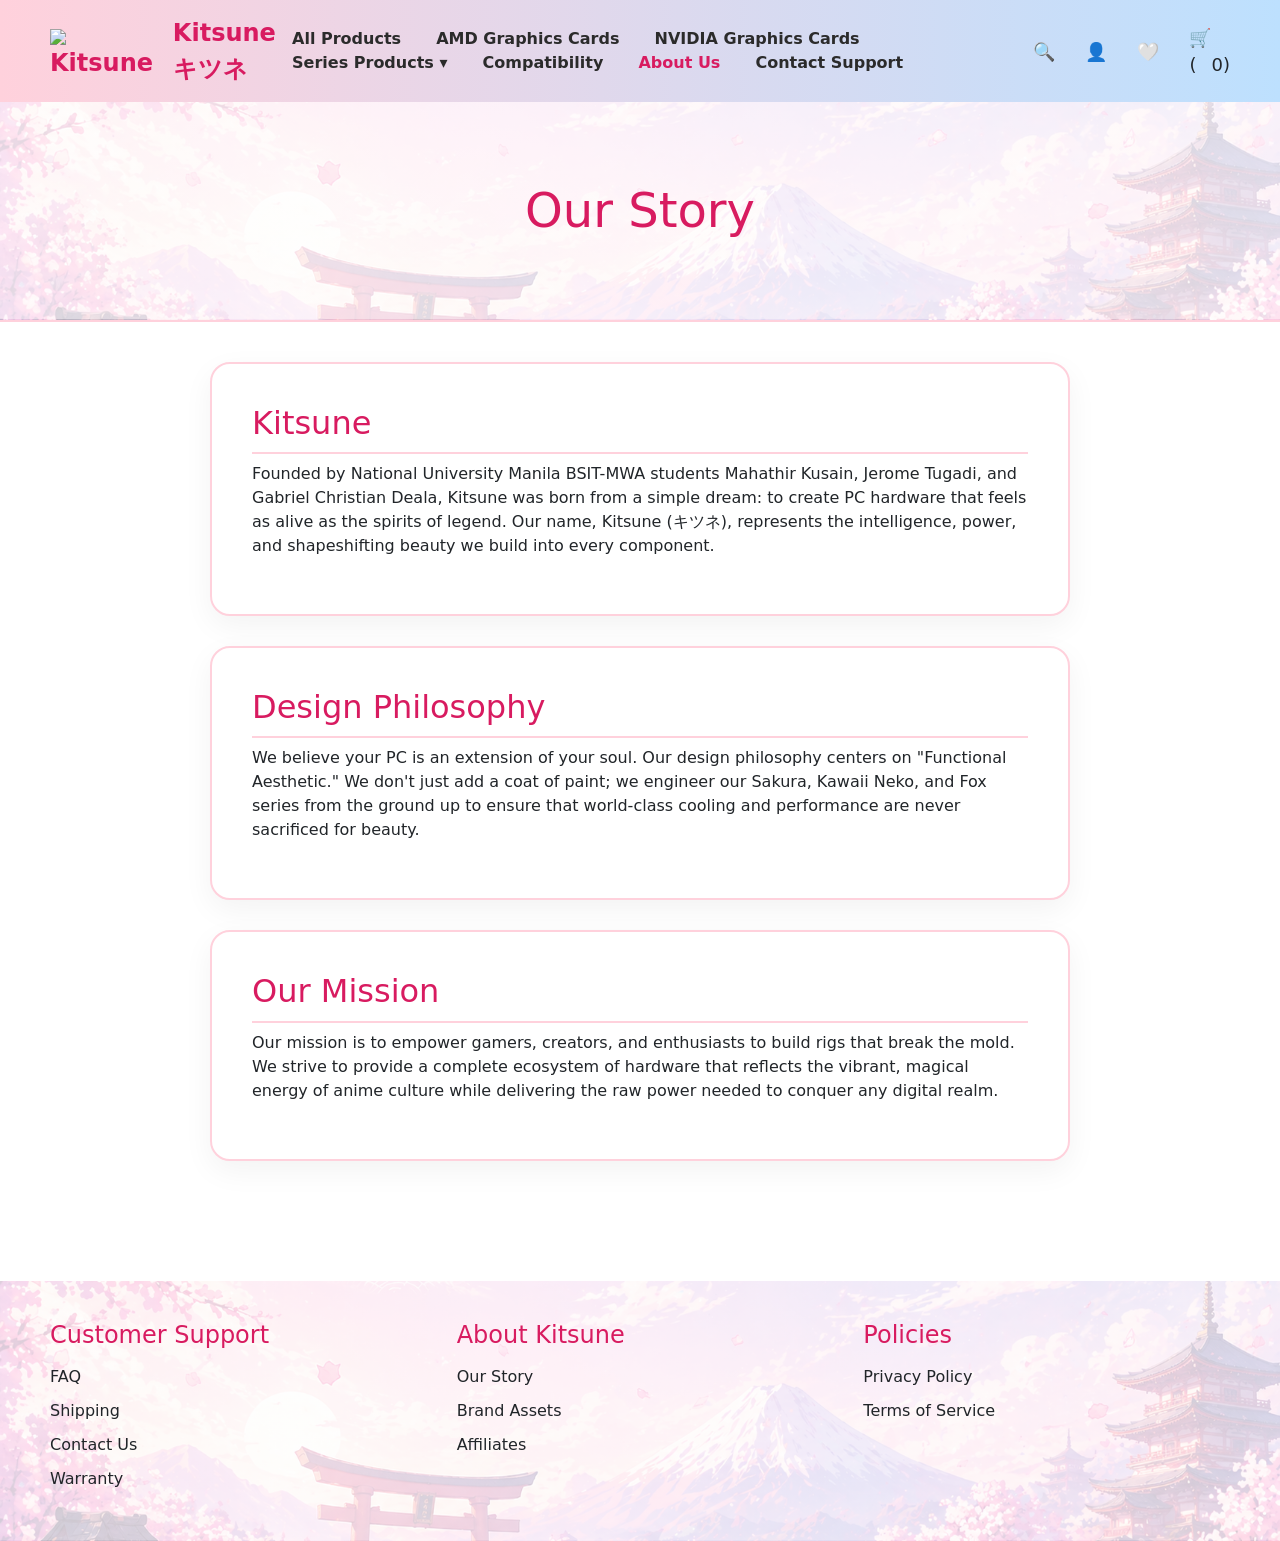
==== about-us.html @ 5ec56c3e "LAHAT" ====
<!DOCTYPE html>
<html lang="en">
<head>
    <meta charset="UTF-8">
    <meta name="viewport" content="width=device-width, initial-scale=1.0">
    <title>About Us - Kitsune Official Store</title>
    <link rel="stylesheet" href="styles.css">
    <link href="https://cdn.jsdelivr.net/npm/bootstrap@5.3.3/dist/css/bootstrap.min.css" rel="stylesheet">
</head>
<body>
    
    <script src="https://cdn.jsdelivr.net/npm/bootstrap@5.3.3/dist/js/bootstrap.bundle.min.js"></script>
    <div class="sakura-container"></div>

    <header>
        <a href="index.html" class="logo">
            <img src="Media/logo.png" class="brand-logo" alt="Kitsune Logo"> Kitsuneキツネ
        </a>
        <nav>
            <a href="catalog.html">All Products</a>
            <a href="amd.html">AMD Graphics Cards</a>
            <a href="nvidia.html">NVIDIA Graphics Cards</a>
            
            <div class="dropdown">
                <a class="dropbtn">Series Products ▾</a>
                <div class="dropdown-content">
                    <a href="kitsune-fox-series.html">🦊 Kitsune Fox</a>
                    <a href="sakura-series.html">🌸 Sakura Blossom</a>
                    <a href="kawaii-neko-series.html">🐾 Kawaii Neko</a>
                </div>
            </div>

            <a href="compatibility.html">Compatibility</a> 
            <a href="about-us.html" style="color: #d81b60;">About Us</a>
            <a href="contact-support.html">Contact Support</a>
        </nav>

        <div class="nav-icons">
            <div class="search-container" style="display: flex; align-items: center;">
                <input type="text" id="search-bar" placeholder="Search Kitsune..." 
                       style="width: 0; padding: 0; border: none; border-bottom: 2px solid var(--pastel-pink); 
                              transition: width 0.3s ease; outline: none; background: transparent;">
                <span onclick="toggleSearch()" title="Search">🔍</span>
            </div>
            <a href="account.html" style="text-decoration: none; color: inherit;"><span title="Account">👤</span></a>
            <a href="wishlist.html" style="text-decoration: none; color: inherit;"><span title="Wishlist">🤍</span></a>
            <span onclick="toggleCart()" title="View Cart">🛒(<span id="cart-count-nav">0</span>)</span>
        </div>
    </header>

    <div class="page-header about-header">
        <h1>Our Story</h1>
    </div>

    <main class="layout-about">
        <div class="content-section">
            <h2>Kitsune</h2>
            <p>Founded by National University Manila BSIT-MWA students Mahathir Kusain, Jerome Tugadi, and Gabriel Christian Deala, Kitsune was born from a simple dream: to create PC hardware that feels as alive as the spirits of legend. Our name, Kitsune (キツネ), represents the intelligence, power, and shapeshifting beauty we build into every component.</p>
        </div>

        <div class="content-section">
            <h2>Design Philosophy</h2>
            <p>We believe your PC is an extension of your soul. Our design philosophy centers on "Functional Aesthetic." We don't just add a coat of paint; we engineer our Sakura, Kawaii Neko, and Fox series from the ground up to ensure that world-class cooling and performance are never sacrificed for beauty.</p>
        </div>

        <div class="content-section">
            <h2>Our Mission</h2>
            <p>Our mission is to empower gamers, creators, and enthusiasts to build rigs that break the mold. We strive to provide a complete ecosystem of hardware that reflects the vibrant, magical energy of anime culture while delivering the raw power needed to conquer any digital realm.</p>
        </div>
    </main>
    
    <div id="cartSidebar" style="position: fixed; top: 0; right: -350px; width: 300px; height: 100%; 
         background: white; box-shadow: -5px 0 15px rgba(0,0,0,0.1); z-index: 1001; 
         transition: right 0.3s ease; padding: 25px; display: flex; flex-direction: column; box-sizing: border-box;">
        
        <div style="display: flex; justify-content: space-between; align-items: center; 
                    border-bottom: 2px solid var(--pastel-pink); padding-bottom: 15px;">
            <h3 style="margin: 0; color: #d81b60;">Your Pack</h3>
            <span onclick="toggleCart()" style="font-size: 24px; cursor: pointer;">&times;</span>
        </div>

        <div id="cartItems" style="flex-grow: 1; padding: 20px 0; color: #666; text-align: center;">
            <p>The pack is empty. Time to hunt for parts!</p>
        </div>

        <div style="border-top: 2px solid #eee; padding-top: 15px;">
            <p style="display: flex; justify-content: space-between; font-weight: bold;">
                Total: <span>$0.00</span>
            </p>
            <button style="width: 100%; padding: 15px; background: var(--btn-pink); border: none; border-radius: 30px; color: white; font-weight: bold; cursor: pointer;">CHECKOUT</button>
        </div>
    </div>

    <footer>
    <div class="footer-col">
        <h4>Customer Support</h4>
        <ul>
            <li>FAQ</li>
            <li>Shipping</li>
            <li>Contact Us</li>
            <li>Warranty</li>
        </ul>
    </div>
    <div class="footer-col">
        <h4>About Kitsune</h4>
        <ul>
            <li>Our Story</li>
            <li>Brand Assets</li>
            <li>Affiliates</li>
        </ul>
    </div>
    <div class="footer-col">
        <h4>Policies</h4>
        <ul>
            <li>Privacy Policy</li>
            <li>Terms of Service</li>
        </ul>
    </div>
</footer>

    <script>
        const container = document.querySelector('.sakura-container');
        for (let i = 0; i < 25; i++) {
            let petal = document.createElement('div');
            petal.classList.add('sakura');
            petal.style.left = Math.random() * 100 + 'vw';
            let size = Math.random() * 10 + 10;
            petal.style.width = size + 'px';
            petal.style.height = size + 'px';
            petal.style.animationDuration = (Math.random() * 5 + 5) + 's';
            petal.style.animationDelay = Math.random() * 5 + 's';
            container.appendChild(petal);
        }


        function toggleSearch() {
            const input = document.getElementById('search-bar');
            if (input.style.width === '0px' || input.style.width === '') {
                input.style.width = '180px';
                input.style.padding = '5px 10px';
                input.focus();
            } else {
                input.style.width = '0px';
                input.style.padding = '0';
            }
        }

        function toggleCart() {
            const cart = document.getElementById('cartSidebar');
            cart.style.right = (cart.style.right === '0px') ? '-350px' : '0px';
        }
        
        window.addEventListener('DOMContentLoaded', () => {
            document.querySelectorAll('.btn-add').forEach(button => {
                if(button.hasAttribute('data-cart-active')) return;
                button.setAttribute('data-cart-active', 'true');
                
                button.addEventListener('click', function() {
                    const card = this.closest('.product-card');
                    const name = card.querySelector('.product-title').innerText;
                    const priceText = card.querySelector('.product-price').innerText;
                    const price = parseFloat(priceText.replace(/[$,]/g, '')); 
                    const img = card.querySelector('.product-img img').getAttribute('src');
                    
                    addToCart(name, price, img);
                });
            });
            
            updateCartUI();
        });
        
        function addToCart(name, price, img) {
            let cart = JSON.parse(localStorage.getItem('kitsune_cart')) || [];
            
            let existingItem = cart.find(item => item.name === name);
            
            if (existingItem) {
                existingItem.quantity += 1; 
            } else {
                cart.push({ name, price, img, quantity: 1 }); 
            }

            localStorage.setItem('kitsune_cart', JSON.stringify(cart));
            
            updateCartUI();
            
            const cartSidebar = document.getElementById('cartSidebar');
            if (cartSidebar) {
                cartSidebar.style.right = '0px';
            }
        }
        
        function updateCartUI() {
            let cart = JSON.parse(localStorage.getItem('kitsune_cart')) || [];
            const cartItemsContainer = document.getElementById('cartItems');
            const cartCountNav = document.getElementById('cart-count-nav');
            
            const totalSpan = document.querySelector('#cartSidebar div[style*="border-top"] span');
            
            let totalItems = 0;
            let totalPrice = 0;
            
            if (cart.length === 0) {
                cartItemsContainer.innerHTML = '<p style="margin-top: 50px;">The pack is empty. Time to hunt for parts!</p>';
                cartItemsContainer.style.overflowY = 'visible';
            } else {
                cartItemsContainer.innerHTML = ''; 
                cartItemsContainer.style.overflowY = 'auto'; 
                cartItemsContainer.style.overflowX = 'hidden';
                
                cart.forEach((item, index) => {
                    totalItems += item.quantity;
                    totalPrice += (item.price * item.quantity);
                    
                    cartItemsContainer.innerHTML += `
                    <div style="display: flex; align-items: center; gap: 15px; margin-bottom: 20px; text-align: left; border-bottom: 1px solid #eee; padding-bottom: 15px;">
                        <img src="${item.img}" style="width: 60px; height: 60px; object-fit: contain; background: #f5f5f5; border-radius: 8px; flex-shrink: 0;">
                        <div style="flex-grow: 1;">
                            <div style="font-size: 12px; font-weight: bold; color: var(--dark-text); line-height: 1.3; margin-bottom: 5px;">${item.name}</div>
                            <div style="color: #d81b60; font-weight: bold; font-size: 14px;">$${item.price.toLocaleString(undefined, {minimumFractionDigits: 2, maximumFractionDigits: 2})}</div>
                            </div>
                    
                            <!-- Plus/Minus Quantity Buttons -->
                            <div style="display: flex; flex-direction: column; align-items: center; flex-shrink: 0;">
                                <div style="display: flex; align-items: center; border: 1px solid #ddd; border-radius: 15px; overflow: hidden;">
                                    <button onclick="changeCartQty(${index}, -1)" style="border: none; background: #f9f9f9; cursor: pointer; padding: 4px 10px; font-weight: bold; color: #666; transition: background 0.2s;">-</button>
                                    <span style="font-size: 13px; font-weight: bold; padding: 0 5px; width: 15px; text-align: center;">${item.quantity}</span>
                                    <button onclick="changeCartQty(${index}, 1)" style="border: none; background: #f9f9f9; cursor: pointer; padding: 4px 10px; font-weight: bold; color: #666; transition: background 0.2s;">+</button>
                                    </div>
                                </div>
                            </div>
                        </div>
                    `;
                });
            }
            
            if (cartCountNav) cartCountNav.innerText = totalItems;
            if (totalSpan) totalSpan.innerText = '$' + totalPrice.toLocaleString(undefined, {minimumFractionDigits: 2, maximumFractionDigits: 2});
        }
        
        function changeCartQty(index, amount) {
            let cart = JSON.parse(localStorage.getItem('kitsune_cart')) || [];
            cart[index].quantity += amount;
            
            if (cart[index].quantity <= 0) {
                cart.splice(index, 1);
            }
            
            localStorage.setItem('kitsune_cart', JSON.stringify(cart));
            updateCartUI();
        }
    </script>
</body>
</html>
---- styles.css ----
/* --- 1. CSS Variables --- */
:root {
    --pastel-pink: #ffd1dc;
    --pastel-blue: #bde0fe;
    --dark-text: #2b2b2b;
    --card-bg: #ffffff;
    --btn-pink: #ffb6c1;
    --btn-blue: #a2d2ff;
    --kitsune-orange: #ffd1dc; 
    --success-green: #4caf50;
    --error-red: #f44336;
}

body { 
    font-family: 'Segoe UI', Tahoma, Geneva, Verdana, sans-serif; 
    margin: 0; 
    padding: 0; 
    background-color: #fafafa; 
    color: var(--dark-text); 
    line-height: 1.6; 
    scrollbar-gutter: stable; 
    
    display: flex;
    flex-direction: column;
    min-height: 100vh;
}

.sakura-container { 
    position: fixed; 
    top: 0; 
    left: 0; 
    width: 100%; 
    height: 100%; 
    pointer-events: none; 
    z-index: 999; 
    overflow: hidden; 
}

.sakura { 
    position: absolute; 
    top: -50px; 
    width: 15px; 
    height: 15px; 
    background: radial-gradient(circle, #ffc0cb 40%, #ff69b4 100%); 
    border-radius: 50% 50% 50% 0; 
    opacity: 0.8; 
    animation: fall linear infinite; 
}

@keyframes fall { 
    0% { transform: translateY(-50px) translateX(0) rotate(0deg); } 
    50% { transform: translateY(50vh) translateX(-50px) rotate(180deg); } 
    100% { transform: translateY(110vh) translateX(50px) rotate(360deg); } 
}

header { 
    display: flex; 
    justify-content: space-between; 
    align-items: center; 
    padding: 15px 50px; 
    background: linear-gradient(90deg, var(--pastel-pink), var(--pastel-blue)); 
    box-shadow: 0 2px 10px rgba(0,0,0,0.05); 
}

.logo { 
    display: flex; 
    align-items: center; 
    font-size: 24px; 
    font-weight: bold; 
    color: #d81b60; 
    text-decoration: none; 
    gap: 10px; 
}

.brand-logo { 
    height: 45px; 
    width: auto; 
    object-fit: contain; 
}

nav a { 
    margin: 0 15px; 
    text-decoration: none; 
    color: var(--dark-text); 
    font-weight: 600; 
    transition: color 0.3s; 
}

nav a:hover { 
    color: #d81b60; 
}

.nav-icons { 
    display: flex; 
    align-items: center; 
    gap: 15px; 
}

.nav-icons span { 
    cursor: pointer; 
    font-size: 18px; 
    margin-left: 15px; 
}

.dropdown { 
    position: relative; 
    display: inline-block; 
    margin: 0 15px; 
}

.dropdown .dropbtn { 
    text-decoration: none; 
    color: var(--dark-text); 
    font-weight: 600; 
    margin: 0; 
    cursor: pointer; 
}

.dropdown-content {
    display: none; 
    position: absolute; 
    background-color: var(--card-bg);
    min-width: 180px; 
    box-shadow: 0px 8px 16px 0px rgba(0,0,0,0.1);
    z-index: 10; 
    border-radius: 8px; 
    border: 1px solid var(--pastel-pink);
    top: 100%; 
    left: 0; 
    overflow: hidden;
}

.dropdown-content a { 
    color: var(--dark-text); 
    padding: 12px 16px; 
    text-decoration: none; 
    display: block; 
    margin: 0; 
    font-weight: 500; 
    transition: background-color 0.2s ease; 
}

.dropdown-content a:hover { 
    background-color: var(--pastel-pink); 
    color: #d81b60; 
}

.dropdown:hover .dropdown-content { 
    display: block; 
}

.page-header { 
    background: linear-gradient(rgba(255, 255, 255, 0.8), rgba(255, 255, 255, 0.8)), url("Media/bg-kitsune.jpg"); 
    background-position: center; 
    background-size: cover; 
    padding: 60px 50px; 
    text-align: center; 
    border-bottom: 2px solid var(--pastel-pink); 
}

.page-header h1 { 
    font-size: 42px; 
    color: #d81b60; 
    margin: 0; 
}

.page-header p { 
    font-size: 18px; 
    color: #666; 
    margin-top: 10px; 
}

.page-header.about-header { 
    padding: 80px 50px; 
}

.page-header.about-header h1 { 
    font-size: 48px; 
}

main { 
    padding: 40px 50px; 
    
    flex-grow: 1;
}

main.layout-about { 
    max-width: 900px; 
    margin: 40px auto; 
    padding: 0 20px; 
}

main.layout-contact { 
    max-width: 1100px; 
    margin: 40px auto; 
    padding: 0 20px; 
    display: grid; 
    grid-template-columns: 1fr 1fr; 
    gap: 40px; 
}

main.layout-compat { 
    padding: 40px 50px 300px 50px; 
    display: flex; 
    justify-content: center; 
}

footer{
    background:
    linear-gradient(
    rgba(255,255,255,.75),
    rgba(255,255,255,.75)),
    url("Media/bg-kitsune.jpg");

    background-size:cover;
    background-position:center;
    background-repeat:no-repeat;

    width:100%;

    padding:40px 50px;

    margin-top:50px;

    display:grid;

    grid-template-columns:
    repeat(auto-fit,minmax(180px,1fr));

    gap:40px;

    box-sizing:border-box;

    overflow:hidden;
}

footer.no-margin{
    margin-top:0;
}

footer.col-3{
    grid-template-columns:
    repeat(3,1fr);
}

.footer-col{
    min-width:0;
}

.footer-col h4{
    margin-bottom:15px;
    color:#d81b60;
}

.footer-col ul{
    list-style:none;
    padding:0;
    margin:0;
}

.footer-col ul li{
    margin-bottom:10px;
    cursor:pointer;
}

.footer-col ul li:hover{
    color:#d81b60;
}

.hero {
    background: linear-gradient(rgba(255,255,255,0.6), rgba(255,255,255,0.6)), url("Media/bg-kitsune.jpg");
    background-size: cover; 
    background-position: right center; 
    background-repeat: no-repeat;
    height: 400px; 
    display: flex; 
    align-items: center; 
    padding: 0 50px; 
    position: relative; 
    overflow: hidden;
}

.hero-content { max-width: 500px; z-index: 2; }
.hero h1 { font-size: 48px; margin-bottom: 10px; }
.hero p { font-size: 20px; margin-bottom: 20px; }

.btn-main {
    background-color: #ab47bc; 
    color: white; 
    padding: 12px 24px; 
    border: none;
    border-radius: 25px; 
    font-size: 16px; 
    font-weight: bold; 
    cursor: pointer;
    text-decoration: none; 
    box-shadow: 0 4px 6px rgba(0,0,0,0.1);
}

.hero-mascot { 
    position: absolute; 
    right: 10%; 
    top: 50%; 
    transform: translateY(-50%); 
    width: 500px; 
    z-index: 5; 
}

.hero-mascot img { 
    width: 100%; 
    height: auto; 
    display: block; 
    object-fit: contain; 
}

h2.section-title { 
    text-transform: uppercase; 
    letter-spacing: 1px; 
    margin-bottom: 20px; 
    display: flex; 
    align-items: center; 
    gap: 10px; 
}

.builds-grid { 
    display: grid; 
    grid-template-columns: repeat(2, 1fr); 
    gap: 30px; 
    margin-bottom: 60px; 
}

.build-card {
    background: var(--card-bg); 
    border: 2px solid var(--pastel-blue); 
    border-radius: 15px;
    padding: 20px; 
    display: flex; 
    align-items: center; 
    gap: 20px; 
    transition: transform 0.3s ease;
}

.build-card:hover { 
    transform: translateY(-5px); 
    box-shadow: 0 10px 20px rgba(0,0,0,0.05); 
}

.build-img {
    width: 200px; 
    height: 200px; 
    background-color: #f5f5f5; 
    border-radius: 10px;
    display: flex; 
    align-items: center; 
    justify-content: center; 
    padding: 10px; 
    flex-shrink: 0; 
    overflow: hidden;
}

.build-img img { 
    max-width: 100%; 
    max-height: 100%; 
    object-fit: contain; 
    display: block; 
}

.build-details { 
    display: flex; 
    flex-direction: column; 
    justify-content: center; 
    text-align: left; 
    width: 100%; 
}

.build-details h3 { margin: 0 0 5px 0; color: var(--dark-text); }
.build-specs { font-size: 14px; color: #666; margin-bottom: 15px; }

.btn-outline {
    display: inline-block; 
    padding: 8px 15px; 
    border: 2px solid var(--btn-pink); 
    color: #d81b60;
    text-decoration: none; 
    font-weight: bold; 
    border-radius: 20px; 
    text-align: center; 
    transition: all 0.3s ease; 
    width: fit-content; 
    font-size: 13px;
}

.btn-outline:hover { 
    background-color: var(--btn-pink); 
    color: white; 
}

.btn-outline-dark {
    display: inline-block; 
    padding: 8px 15px; 
    border: 2px solid #4a4e69; 
    color: #4a4e69;
    text-decoration: none; 
    font-weight: bold; 
    border-radius: 20px; 
    text-align: center; 
    transition: all 0.3s ease; 
    width: fit-content; 
    font-size: 13px;
}

.btn-outline-dark:hover { 
    background-color: #4a4e69; 
    color: white; 
}

.brand-intro {
    background: linear-gradient(135deg, #ffffff, #fce4ec); 
    border-radius: 20px; 
    padding: 40px 50px;
    display: flex; 
    align-items: center; 
    justify-content: space-between; 
    margin-top: 20px; 
    border: 1px solid var(--pastel-pink);
}

.intro-text { max-width: 60%; }
.intro-text h2 { color: #d81b60; margin-top: 0; font-size: 32px; }
.intro-text p { font-size: 16px; line-height: 1.6; margin-bottom: 15px; color: #444; }

.intro-graphic {
    font-size: 100px; 
    background: white; 
    width: 150px; 
    height: 150px; 
    border-radius: 50%;
    display: flex; 
    align-items: center; 
    justify-content: center; 
    box-shadow: 0 10px 20px rgba(216, 27, 96, 0.15);
}

.intro-graphic img { 
    width: 80%; 
    height: auto; 
    object-fit: contain; 
    border-radius: 50%; 
}

.newsletter input { 
    padding: 10px; 
    border: 1px solid #ccc; 
    border-radius: 5px 0 0 5px; 
    outline: none; 
    width: calc(100% - 50px); 
}

.newsletter button { 
    padding: 10px; 
    background: #ab47bc; 
    color: white; 
    border: none; 
    border-radius: 0 5px 5px 0; 
    cursor: pointer; 
}

.toolbar { 
    display: flex; 
    justify-content: space-between; 
    align-items: center; 
    margin-bottom: 20px; 
    padding: 10px 0; 
    border-bottom: 2px solid #eee; 
}

.product-count { color: #666; font-weight: bold; }
.sorting label { font-weight: bold; color: var(--dark-text); margin-right: 10px; }

.sorting select {
    padding: 8px 15px; 
    border: 2px solid var(--pastel-pink); 
    border-radius: 20px;
    background-color: white; 
    color: var(--dark-text); 
    font-family: inherit; 
    font-weight: 600; 
    outline: none; 
    cursor: pointer; 
    transition: border-color 0.3s;
}

.sorting select:hover { border-color: #d81b60; }

.product-grid { 
    display: grid; 
    grid-template-columns: repeat(4, 1fr); 
    gap: 20px; 
    margin-bottom: 20px; 
}

.product-grid.index-grid { 
    margin-bottom: 50px; 
} 

.product-card {
    background: var(--card-bg); 
    border: 2px solid var(--pastel-pink); 
    border-radius: 15px;
    padding: 20px; 
    text-align: center; 
    transition: transform 0.3s ease; 
    display: flex; 
    flex-direction: column; 
    align-items: center;
}

.product-card:hover { 
    transform: translateY(-5px); 
    box-shadow: 0 10px 20px rgba(0,0,0,0.05); 
}

.product-img {
    width: 100%; 
    height: 180px; 
    background-color: #f5f5f5; 
    border-radius: 10px; 
    margin-bottom: 15px;
    display: flex; 
    align-items: center; 
    justify-content: center; 
    overflow: hidden; 
    padding: 10px; 
    box-sizing: border-box;
}

.product-img img { 
    max-width: 100%; 
    max-height: 100%; 
    object-fit: contain; 
    display: block; 
}

.product-title { 
    font-size: 14px; 
    font-weight: bold; 
    margin-bottom: 5px; 
    min-height: 40px; 
    flex-grow: 1; 
}

.product-price { 
    font-size: 18px; 
    color: #d81b60; 
    font-weight: bold; 
    margin-bottom: 15px; 
}

.btn-add {
    background-color: var(--btn-pink); 
    color: white; 
    border: none; 
    padding: 8px 15px;
    border-radius: 20px; 
    cursor: pointer; 
    font-weight: bold; 
    width: 100%; 
    transition: background-color 0.3s;
}

.btn-add:hover { background-color: var(--btn-blue); }

.btn-fox { 
    background-color: var(--btn-pink); 
    border-color: var(--btn-pink); 
}

.btn-fox:hover { 
    background-color: #ffd1dc; 
}

.content-section {
    background: white; 
    padding: 40px; 
    border-radius: 20px; 
    border: 2px solid var(--pastel-pink);
    margin-bottom: 30px; 
    box-shadow: 0 10px 30px rgba(0,0,0,0.05);
}

.content-section h2 { 
    color: #d81b60; 
    border-bottom: 2px solid var(--pastel-pink); 
    padding-bottom: 10px; 
    margin-top: 0; 
}

.form-section { 
    background: white; 
    padding: 30px; 
    border-radius: 20px; 
    border: 2px solid var(--pastel-pink); 
    box-shadow: 0 10px 30px rgba(0,0,0,0.05); 
}

.form-group { margin-bottom: 20px; }
.form-group label { display: block; margin-bottom: 8px; font-weight: bold; }

.form-group input, 
.form-group textarea, 
.form-group select {
    width: 100%; 
    padding: 12px; 
    border-radius: 10px; 
    border: 2px solid #eee; 
    font-family: inherit; 
    box-sizing: border-box;
}

.btn-submit {
    width: 100%; 
    padding: 15px; 
    background-color: var(--btn-pink); 
    color: white; 
    border: none;
    border-radius: 30px; 
    font-size: 16px; 
    font-weight: bold; 
    cursor: pointer; 
    transition: background-color 0.3s;
}

.btn-submit:hover { background-color: var(--btn-blue); }

.faq-section h2 { color: #d81b60; margin-top: 0; }
.faq-item { 
    margin-bottom: 20px; 
    background: #fff; 
    padding: 15px; 
    border-radius: 10px; 
    border-left: 5px solid var(--pastel-blue); 
}

.faq-item h3 { margin-top: 0; font-size: 16px; color: #333; }
.faq-item p { margin-bottom: 0; font-size: 14px; color: #666; }

.builder-container {
    background: white; 
    padding: 30px; 
    border-radius: 20px; 
    border: 2px solid var(--pastel-pink);
    width: 100%; 
    max-width: 800px; 
    box-shadow: 0 10px 30px rgba(0,0,0,0.05);
    margin: 0 auto; 
}

.selection-row { 
    display: flex; 
    align-items: center; 
    margin-bottom: 20px; 
    gap: 20px; 
}

.selection-label { width: 150px; font-weight: bold; color: #555; }

.selection-row select {
    flex-grow: 1; 
    padding: 12px; 
    border-radius: 10px; 
    border: 2px solid #eee;
    font-family: inherit; 
    font-size: 16px; 
    outline: none; 
    cursor: pointer; 
    transition: border-color 0.3s;
}

.selection-row select:focus { border-color: var(--pastel-blue); }

.status-box { 
    margin-top: 30px; 
    padding: 20px; 
    border-radius: 15px; 
    text-align: center; 
    font-weight: bold; 
    display: none; 
}

.status-box.success { 
    display: block; 
    background-color: #e8f5e9; 
    color: var(--success-green); 
    border: 2px solid var(--success-green); 
}

.status-box.error { 
    display: block; 
    background-color: #ffebee; 
    color: var(--error-red); 
    border: 2px solid var(--error-red); 
}

.btn-check {
    width: 100%; 
    padding: 15px; 
    background-color: var(--btn-pink); 
    color: white; 
    border: none;
    border-radius: 30px; 
    font-size: 18px; 
    font-weight: bold; 
    cursor: pointer; 
    transition: background-color 0.3s; 
    margin-top: 20px;
}

.account-container {
    display: flex;
    gap: 40px;
    max-width: 1100px;
    margin: 40px auto;
    padding: 0 20px;
}

.account-sidebar {
    width: 250px;
    background: white;
    padding: 20px;
    border-radius: 15px;
    border: 2px solid var(--pastel-pink);
    height: fit-content;
    box-shadow: 0 5px 15px rgba(0,0,0,0.03);
}

.account-sidebar a {
    display: block;
    padding: 12px 15px;
    color: var(--dark-text);
    text-decoration: none;
    font-weight: bold;
    border-radius: 8px;
    margin-bottom: 5px;
    transition: all 0.3s ease;
}

.account-sidebar a:hover, .account-sidebar a.active {
    background-color: var(--pastel-pink);
    color: #d81b60;
}

.account-content {
    flex-grow: 1;
    background: white;
    padding: 40px;
    border-radius: 15px;
    border: 2px solid var(--pastel-blue);
    box-shadow: 0 5px 15px rgba(0,0,0,0.03);
}

.account-content h2 {
    color: #d81b60;
    margin-top: 0;
    border-bottom: 2px solid var(--pastel-pink);
    padding-bottom: 10px;
}

.profile-info {
    display: grid;
    grid-template-columns: 1fr 1fr;
    gap: 20px;
    margin-bottom: 30px;
}

.info-group label {
    font-weight: bold;
    color: #666;
    font-size: 14px;
    display: block;
}

.info-group p {
    margin: 5px 0 0 0;
    font-size: 16px;
    color: var(--dark-text);
}

.order-card {
    border: 1px solid #eee;
    border-left: 5px solid var(--btn-pink);
    border-radius: 10px;
    padding: 20px;
    margin-bottom: 15px;
    display: flex;
    justify-content: space-between;
    align-items: center;
}

.order-details h4 { margin: 0 0 5px 0; color: var(--dark-text); }
.order-details p { margin: 0; color: #666; font-size: 14px; }
.order-status {
    background-color: #e8f5e9;
    color: var(--success-green);
    padding: 5px 10px;
    border-radius: 20px;
    font-size: 12px;
    font-weight: bold;
}

.product-card {
    position: relative; 
}

.btn-wishlist-toggle {
    position: absolute;
    top: 10px;
    right: 10px;
    background: rgba(255, 255, 255, 0.9);
    border: 1px solid #eee;
    border-radius: 50%;
    width: 35px;
    height: 35px;
    display: flex;
    align-items: center;
    justify-content: center;
    font-size: 16px;
    cursor: pointer;
    z-index: 5;
    transition: all 0.2s ease;
    box-shadow: 0 2px 5px rgba(0,0,0,0.05);
}

.btn-wishlist-toggle:hover {
    transform: scale(1.1);
}


.btn-wishlist-toggle, 
.btn-remove-wishlist {
    position: absolute;
    top: 15px;
    right: 15px;
    background: rgba(255, 255, 255, 0.9);
    border: 1px solid #eee;
    border-radius: 50%;
    width: 35px;
    height: 35px;
    display: flex;
    align-items: center;
    justify-content: center;
    font-size: 14px;
    cursor: pointer;
    z-index: 5;
    transition: all 0.2s ease;
    box-shadow: 0 2px 5px rgba(0,0,0,0.05);
}

.btn-remove-wishlist {
    color: var(--error-red);
    font-weight: bold;
}

.btn-wishlist-toggle:hover, 
.btn-remove-wishlist:hover {
    transform: scale(1.15); 
}

.custom-dropdown {
    flex-grow: 1;
    position: relative;
    cursor: pointer;
}

.dropdown-selected {
    padding: 12px;
    padding-right: 37px; 
    border-radius: 10px;
    border: 2px solid #eee;
    background-color: white;
    background-image: url("data:image/svg+xml,%3Csvg xmlns='http://www.w3.org/2000/svg' width='16' height='16' viewBox='0 0 24 24' fill='none' stroke='%23333333' stroke-width='4' stroke-linecap='round' stroke-linejoin='round'%3E%3Cpolyline points='6 9 12 15 18 9'%3E%3C/polyline%3E%3C/svg%3E");
    background-repeat: no-repeat;
    background-position: right 2px center; 
    background-size: 14px;
    font-family: inherit;
    font-size: 16px;
    color: var(--dark-text);
    transition: border-color 0.3s;
}

.dropdown-selected:hover { 
    border-color: var(--pastel-blue); 
}

.dropdown-selected::after {
    display: none; 
}

.dropdown-list {
    display: none;
    position: absolute;
    top: 100%;
    left: 0;
    right: 0;
    background: white;
    border: 2px solid var(--pastel-pink);
    border-radius: 10px;
    margin-top: 5px;
    max-height: 250px; 
    overflow-y: auto;
    z-index: 100;
    box-shadow: 0 10px 20px rgba(0,0,0,0.1);
}

.dropdown-list.show { display: block; }

.dropdown-item {
    padding: 10px 15px;
    transition: background 0.2s;
    color: var(--dark-text);
}

.dropdown-item:hover { 
    background: var(--pastel-pink); 
    color: #d81b60; 
}

.btn-check:hover { background-color: var(--btn-blue); }

@media (max-width:768px) {
    
    * {
        box-sizing: border-box !important;
    }
    
    body, main {
        overflow-x: hidden; 
        width: 100%;
    }

    header { 
        background: #ffffff !important; 
        flex-direction: row !important; 
        flex-wrap: wrap !important; 
        justify-content: space-between; 
        align-items: center;
        padding: 15px 20px !important; 
        box-shadow: 0 2px 5px rgba(0,0,0,0.05); 
    }

    header::before {
        content: '\2630'; 
        font-size: 24px;
        color: #333;
        flex: 1 1 auto; 
        cursor: pointer;
    }

    .logo {
        flex: 1 1 auto; 
        justify-content: flex-start;
        font-size: 20px;
        margin-bottom: 15px; 
    }

    .brand-logo {
        height: 35px;
    }

    .nav-icons {
        flex: 0 0 auto;
        justify-content: flex-end;
        width: auto;
        margin-top: 0;
        margin-bottom: 15px; 
        gap: 15px;
    }
    
    .nav-icons span {
        margin-left: 0;
        color: #333; 
    }

    nav {
        display: flex !important; 
        flex-direction: row !important;
        flex-wrap: wrap !important; 
        justify-content: center !important;
        width: 100%;
        padding: 10px 0;
        border-top: 1px solid #f0f0f0;
        gap: 15px !important;
    }

    nav a, .dropdown {
        margin: 0 !important;
        font-size: 13px; 
        white-space: normal; 
        color: #333;
    }

    .hero {
        height: auto !important; 
        padding: 40px 20px !important;
        flex-direction: column !important;
        text-align: center;
        background-position: center;
    }

    .hero-content {
        max-width: 100%;
        margin-bottom: 30px; 
        z-index: 10;
        position: relative;
    }

    .hero h1 { font-size: 36px; }

    .hero-mascot {
        position: relative !important; 
        width: 100% !important;
        max-width: 320px; 
        right: auto !important;
        top: auto !important;
        transform: none !important;
        margin: 0 auto;
    }

    .product-grid {
        grid-template-columns: repeat(2, 1fr) !important;
        gap: 10px; 
        padding: 0;
    }

    .product-card {
        border: none !important; 
        box-shadow: none !important;
        padding: 10px 5px; 
        text-align: left; 
    }

    .product-img {
        background: none; 
        height: auto;
        min-height: 120px;
        padding: 0;
        margin-bottom: 10px;
    }

    .product-title {
        font-weight: normal; 
        font-size: 13px;
        color: #333;
        min-height: auto;
    }

    .product-price {
        font-size: 16px;
        color: #333; 
    }

    .product-card .btn-add {
        display: none; 
    }

    .builds-grid {
        grid-template-columns: 1fr !important;
        width: 100%;
    }

    .build-card {
        flex-direction: column !important; 
        align-items: center;
        width: 100% !important;
        padding: 20px;
        box-sizing: border-box !important; 
    }

    .build-img {
        width: 100% !important;
        height: auto !important;
        margin-bottom: 20px !important; 
    }

    .build-details {
        width: 100% !important;
        text-align: center; 
    }

    footer, footer.col-3{
        width:100%;
        background:
        linear-gradient(
        rgba(255,255,255,.75),
        rgba(255,255,255,.75)),
        url("Media/bg-kitsune.jpg");
        
        background-size:cover;
        background-position:center;
        background-repeat:no-repeat;
        
        grid-template-columns:repeat(3,1fr)!important;
        gap:25px;
        padding:40px 20px;
        text-align:left;
        margin-top:20px;
        overflow:hidden;
    }
    
    .footer-col{
        min-width:0;
    }
    
    .footer-col ul{
        padding:0;
        margin:0;
    }
    
    .footer-col li{
        word-break:break-word;
    }

    .footer-col ul {
        display: block;
        text-align: left;
    }

    .footer-col ul li {
        margin-bottom: 15px;
        color: #666;
    }

    .newsletter {
        margin-bottom: 20px;
    }

    .newsletter input {
        width: 100%; 
        box-sizing: border-box;
        border-radius: 0; 
        padding: 15px;
        border: 1px solid #ddd;
    }

    main {
        padding: 15px 10px; 
    }

    .brand-intro {
        flex-direction: column-reverse; 
        padding: 30px 20px;
        gap: 20px;
        text-align: center;
    }

    .intro-text { 
        max-width: 100% !important; 
    }

    main.layout-contact { 
        grid-template-columns: 1fr !important;
        gap: 30px; 
    }

    .builder-container {
        padding: 25px 20px !important;
    }

    .selection-row { 
        flex-direction: column !important; 
        align-items: flex-start !important; 
        gap: 8px !important; 
        margin-bottom: 15px !important;
    }

    .selection-label { 
        width: 100% !important; 
        text-align: left;
    }

    .selection-row select {
        width: 100% !important; 
        box-sizing: border-box !important;
    }
}
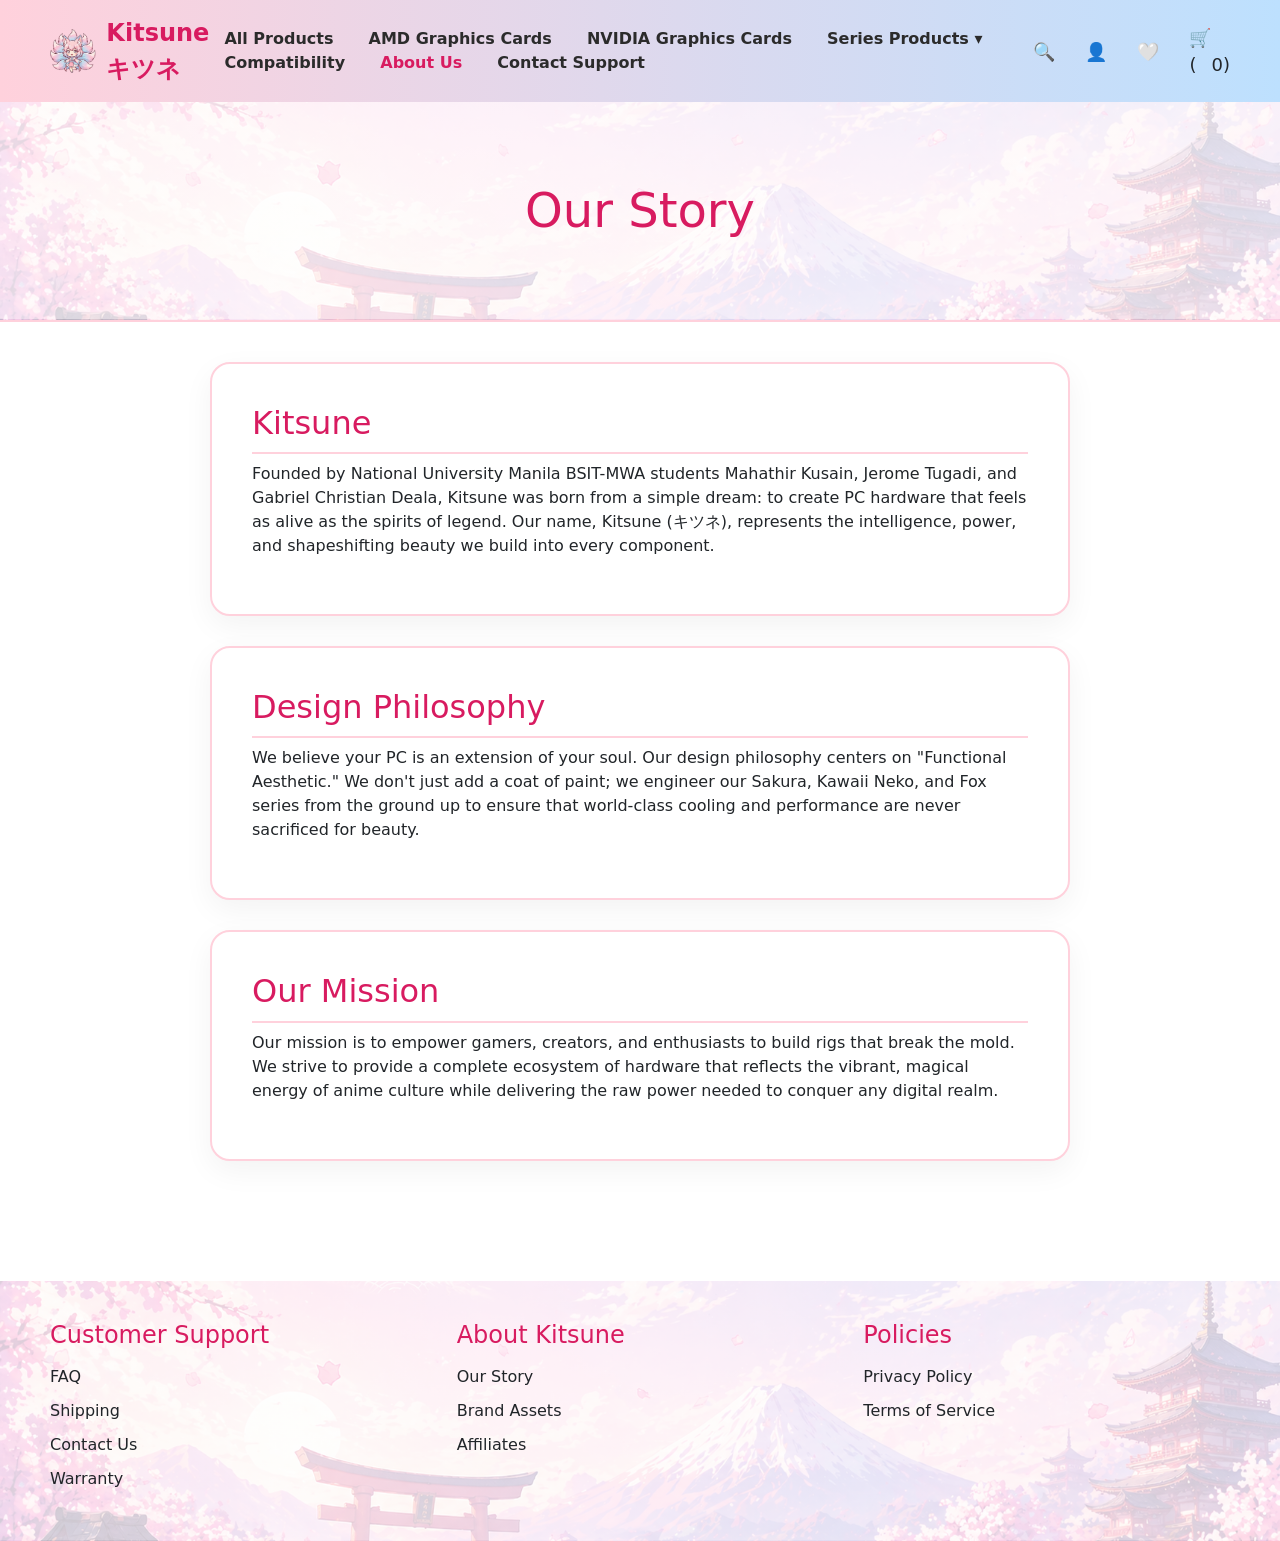
==== commit 27b324df: "LAHAT" ====
--- a/about-us.html
+++ b/about-us.html
@@ -14,7 +14,7 @@
 
     <header>
         <a href="index.html" class="logo">
-            <img src="Media/logo.png" class="brand-logo" alt="Kitsune Logo"> Kitsuneキツネ
+            <img src="assets/Logo.png" class="brand-logo" alt="Kitsune Logo"> Kitsuneキツネ
         </a>
         <nav>
             <a href="catalog.html">All Products</a>
@@ -118,137 +118,6 @@
     </div>
 </footer>
 
-    <script>
-        const container = document.querySelector('.sakura-container');
-        for (let i = 0; i < 25; i++) {
-            let petal = document.createElement('div');
-            petal.classList.add('sakura');
-            petal.style.left = Math.random() * 100 + 'vw';
-            let size = Math.random() * 10 + 10;
-            petal.style.width = size + 'px';
-            petal.style.height = size + 'px';
-            petal.style.animationDuration = (Math.random() * 5 + 5) + 's';
-            petal.style.animationDelay = Math.random() * 5 + 's';
-            container.appendChild(petal);
-        }
-
-
-        function toggleSearch() {
-            const input = document.getElementById('search-bar');
-            if (input.style.width === '0px' || input.style.width === '') {
-                input.style.width = '180px';
-                input.style.padding = '5px 10px';
-                input.focus();
-            } else {
-                input.style.width = '0px';
-                input.style.padding = '0';
-            }
-        }
-
-        function toggleCart() {
-            const cart = document.getElementById('cartSidebar');
-            cart.style.right = (cart.style.right === '0px') ? '-350px' : '0px';
-        }
-        
-        window.addEventListener('DOMContentLoaded', () => {
-            document.querySelectorAll('.btn-add').forEach(button => {
-                if(button.hasAttribute('data-cart-active')) return;
-                button.setAttribute('data-cart-active', 'true');
-                
-                button.addEventListener('click', function() {
-                    const card = this.closest('.product-card');
-                    const name = card.querySelector('.product-title').innerText;
-                    const priceText = card.querySelector('.product-price').innerText;
-                    const price = parseFloat(priceText.replace(/[$,]/g, '')); 
-                    const img = card.querySelector('.product-img img').getAttribute('src');
-                    
-                    addToCart(name, price, img);
-                });
-            });
-            
-            updateCartUI();
-        });
-        
-        function addToCart(name, price, img) {
-            let cart = JSON.parse(localStorage.getItem('kitsune_cart')) || [];
-            
-            let existingItem = cart.find(item => item.name === name);
-            
-            if (existingItem) {
-                existingItem.quantity += 1; 
-            } else {
-                cart.push({ name, price, img, quantity: 1 }); 
-            }
-
-            localStorage.setItem('kitsune_cart', JSON.stringify(cart));
-            
-            updateCartUI();
-            
-            const cartSidebar = document.getElementById('cartSidebar');
-            if (cartSidebar) {
-                cartSidebar.style.right = '0px';
-            }
-        }
-        
-        function updateCartUI() {
-            let cart = JSON.parse(localStorage.getItem('kitsune_cart')) || [];
-            const cartItemsContainer = document.getElementById('cartItems');
-            const cartCountNav = document.getElementById('cart-count-nav');
-            
-            const totalSpan = document.querySelector('#cartSidebar div[style*="border-top"] span');
-            
-            let totalItems = 0;
-            let totalPrice = 0;
-            
-            if (cart.length === 0) {
-                cartItemsContainer.innerHTML = '<p style="margin-top: 50px;">The pack is empty. Time to hunt for parts!</p>';
-                cartItemsContainer.style.overflowY = 'visible';
-            } else {
-                cartItemsContainer.innerHTML = ''; 
-                cartItemsContainer.style.overflowY = 'auto'; 
-                cartItemsContainer.style.overflowX = 'hidden';
-                
-                cart.forEach((item, index) => {
-                    totalItems += item.quantity;
-                    totalPrice += (item.price * item.quantity);
-                    
-                    cartItemsContainer.innerHTML += `
-                    <div style="display: flex; align-items: center; gap: 15px; margin-bottom: 20px; text-align: left; border-bottom: 1px solid #eee; padding-bottom: 15px;">
-                        <img src="${item.img}" style="width: 60px; height: 60px; object-fit: contain; background: #f5f5f5; border-radius: 8px; flex-shrink: 0;">
-                        <div style="flex-grow: 1;">
-                            <div style="font-size: 12px; font-weight: bold; color: var(--dark-text); line-height: 1.3; margin-bottom: 5px;">${item.name}</div>
-                            <div style="color: #d81b60; font-weight: bold; font-size: 14px;">$${item.price.toLocaleString(undefined, {minimumFractionDigits: 2, maximumFractionDigits: 2})}</div>
-                            </div>
-                    
-                            <!-- Plus/Minus Quantity Buttons -->
-                            <div style="display: flex; flex-direction: column; align-items: center; flex-shrink: 0;">
-                                <div style="display: flex; align-items: center; border: 1px solid #ddd; border-radius: 15px; overflow: hidden;">
-                                    <button onclick="changeCartQty(${index}, -1)" style="border: none; background: #f9f9f9; cursor: pointer; padding: 4px 10px; font-weight: bold; color: #666; transition: background 0.2s;">-</button>
-                                    <span style="font-size: 13px; font-weight: bold; padding: 0 5px; width: 15px; text-align: center;">${item.quantity}</span>
-                                    <button onclick="changeCartQty(${index}, 1)" style="border: none; background: #f9f9f9; cursor: pointer; padding: 4px 10px; font-weight: bold; color: #666; transition: background 0.2s;">+</button>
-                                    </div>
-                                </div>
-                            </div>
-                        </div>
-                    `;
-                });
-            }
-            
-            if (cartCountNav) cartCountNav.innerText = totalItems;
-            if (totalSpan) totalSpan.innerText = '$' + totalPrice.toLocaleString(undefined, {minimumFractionDigits: 2, maximumFractionDigits: 2});
-        }
-        
-        function changeCartQty(index, amount) {
-            let cart = JSON.parse(localStorage.getItem('kitsune_cart')) || [];
-            cart[index].quantity += amount;
-            
-            if (cart[index].quantity <= 0) {
-                cart.splice(index, 1);
-            }
-            
-            localStorage.setItem('kitsune_cart', JSON.stringify(cart));
-            updateCartUI();
-        }
-    </script>
+    <script src="script.js"></script>
 </body>
 </html>
--- a/styles.css
+++ b/styles.css
@@ -150,7 +150,7 @@
 }
 
 .page-header { 
-    background: linear-gradient(rgba(255, 255, 255, 0.8), rgba(255, 255, 255, 0.8)), url("Media/bg-kitsune.jpg"); 
+    background: linear-gradient(rgba(255, 255, 255, 0.8), rgba(255, 255, 255, 0.8)), url("assets/bg-kitsune.jpg"); 
     background-position: center; 
     background-size: cover; 
     padding: 60px 50px; 
@@ -210,7 +210,7 @@
     linear-gradient(
     rgba(255,255,255,.75),
     rgba(255,255,255,.75)),
-    url("Media/bg-kitsune.jpg");
+    url("assets/bg-kitsune.jpg");
 
     background-size:cover;
     background-position:center;
@@ -268,7 +268,7 @@
 }
 
 .hero {
-    background: linear-gradient(rgba(255,255,255,0.6), rgba(255,255,255,0.6)), url("Media/bg-kitsune.jpg");
+    background: linear-gradient(rgba(255,255,255,0.6), rgba(255,255,255,0.6)), url("assets/bg-kitsune.jpg");
     background-size: cover; 
     background-position: right center; 
     background-repeat: no-repeat;
@@ -1092,7 +1092,7 @@
         linear-gradient(
         rgba(255,255,255,.75),
         rgba(255,255,255,.75)),
-        url("Media/bg-kitsune.jpg");
+        url("assets/bg-kitsune.jpg");
         
         background-size:cover;
         background-position:center;
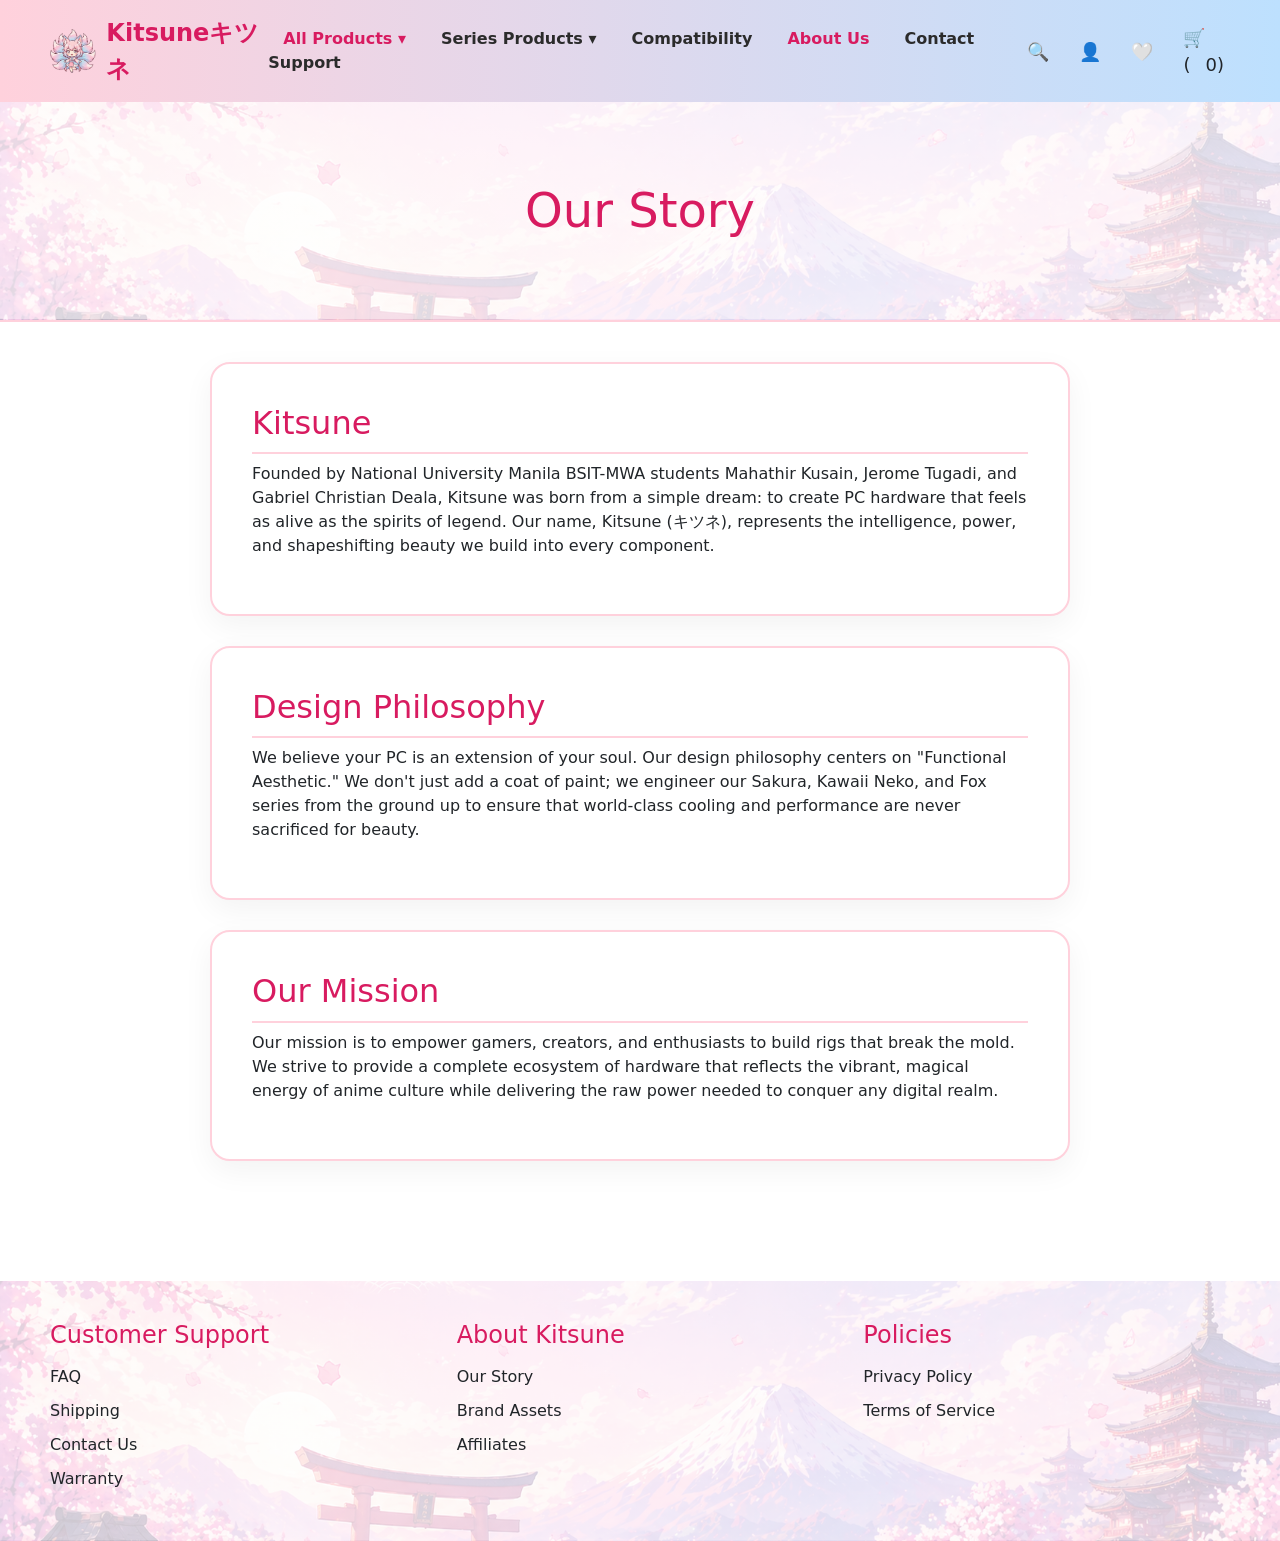
==== commit d577abbb: "LAHAT" ====
--- a/about-us.html
+++ b/about-us.html
@@ -4,7 +4,8 @@
     <meta charset="UTF-8">
     <meta name="viewport" content="width=device-width, initial-scale=1.0">
     <title>About Us - Kitsune Official Store</title>
-    <link rel="stylesheet" href="styles.css">
+    <link rel="icon" type="image/png" href="assets/Logo.png">
+    <link rel="stylesheet" href="styles.css?v=4">
     <link href="https://cdn.jsdelivr.net/npm/bootstrap@5.3.3/dist/css/bootstrap.min.css" rel="stylesheet">
 </head>
 <body>
@@ -15,11 +16,15 @@
     <header>
         <a href="index.html" class="logo">
             <img src="assets/Logo.png" class="brand-logo" alt="Kitsune Logo"> Kitsuneキツネ
-        </a>
+        </a>     
         <nav>
-            <a href="catalog.html">All Products</a>
-            <a href="amd.html">AMD Graphics Cards</a>
-            <a href="nvidia.html">NVIDIA Graphics Cards</a>
+            <div class="dropdown">
+                <a href="catalog.html" class="dropbtn" style="color: #d81b60;">All Products ▾</a>
+                <div class="dropdown-content">
+                    <a href="amd.html">AMD Graphics Cards</a>
+                    <a href="nvidia.html">NVIDIA Graphics Cards</a>
+                </div>
+            </div>
             
             <div class="dropdown">
                 <a class="dropbtn">Series Products ▾</a>
--- a/styles.css
+++ b/styles.css
@@ -43,7 +43,7 @@
     height: 15px; 
     background: radial-gradient(circle, #ffc0cb 40%, #ff69b4 100%); 
     border-radius: 50% 50% 50% 0; 
-    opacity: 0.8; 
+    opacity: 0.5; 
     animation: fall linear infinite; 
 }
 
@@ -701,18 +701,22 @@
     border: 2px solid var(--error-red); 
 }
 
-.btn-check {
+.btn-verify { 
     width: 100%; 
     padding: 15px; 
     background-color: var(--btn-pink); 
     color: white; 
-    border: none;
+    border: none; 
     border-radius: 30px; 
     font-size: 18px; 
     font-weight: bold; 
     cursor: pointer; 
     transition: background-color 0.3s; 
-    margin-top: 20px;
+    margin-top: 20px; 
+}
+
+.btn-verify:hover { 
+    background-color: var(--btn-blue); 
 }
 
 .account-container {
@@ -834,8 +838,6 @@
     transform: scale(1.1);
 }
 
-
-.btn-wishlist-toggle, 
 .btn-remove-wishlist {
     position: absolute;
     top: 15px;
@@ -853,14 +855,10 @@
     z-index: 5;
     transition: all 0.2s ease;
     box-shadow: 0 2px 5px rgba(0,0,0,0.05);
-}
-
-.btn-remove-wishlist {
     color: var(--error-red);
     font-weight: bold;
 }
 
-.btn-wishlist-toggle:hover, 
 .btn-remove-wishlist:hover {
     transform: scale(1.15); 
 }
@@ -937,65 +935,52 @@
         width: 100%;
     }
 
+    .menu-toggle {
+        display: none !important; 
+    }
+
     header { 
         background: #ffffff !important; 
-        flex-direction: row !important; 
-        flex-wrap: wrap !important; 
-        justify-content: space-between; 
-        align-items: center;
-        padding: 15px 20px !important; 
-        box-shadow: 0 2px 5px rgba(0,0,0,0.05); 
-    }
-
-    header::before {
-        content: '\2630'; 
-        font-size: 24px;
-        color: #333;
-        flex: 1 1 auto; 
-        cursor: pointer;
+        flex-direction: column !important; 
+        justify-content: center !important; 
+        align-items: center !important;
+        padding: 15px !important; 
     }
 
     .logo {
-        flex: 1 1 auto; 
-        justify-content: flex-start;
-        font-size: 20px;
-        margin-bottom: 15px; 
-    }
-
-    .brand-logo {
-        height: 35px;
-    }
-
-    .nav-icons {
-        flex: 0 0 auto;
-        justify-content: flex-end;
-        width: auto;
-        margin-top: 0;
-        margin-bottom: 15px; 
-        gap: 15px;
-    }
-    
-    .nav-icons span {
-        margin-left: 0;
-        color: #333; 
+        margin-bottom: 15px !important;
+        justify-content: center !important;
+        width: 100%;
     }
 
     nav {
         display: flex !important; 
-        flex-direction: row !important;
+        position: relative !important; 
+        flex-direction: row !important; 
         flex-wrap: wrap !important; 
         justify-content: center !important;
         width: 100%;
-        padding: 10px 0;
-        border-top: 1px solid #f0f0f0;
-        gap: 15px !important;
+        box-shadow: none !important;
+        border-top: none !important;
+        padding: 0 0 15px 0 !important;
+        background: transparent !important;
+        gap: 12px !important;
     }
 
     nav a, .dropdown {
+        width: auto !important; 
+        padding: 0 !important;
+        border-bottom: none !important;
+        font-size: 13px !important;
         margin: 0 !important;
-        font-size: 13px; 
-        white-space: normal; 
-        color: #333;
+        color: #333 !important;
+    }
+
+    .nav-icons {
+        justify-content: center !important;
+        width: 100%;
+        margin: 0 !important;
+        gap: 20px !important;
     }
 
     .hero {
@@ -1181,4 +1166,16 @@
         width: 100% !important; 
         box-sizing: border-box !important;
     }
+
+    /* Account Page Mobile Fix */
+    .account-container {
+        flex-direction: column !important;
+        padding: 0 15px !important;
+        margin: 20px auto !important;
+    }
+
+    .account-sidebar, .account-content {
+        width: 100% !important;
+        box-sizing: border-box !important;
+    }
 }
